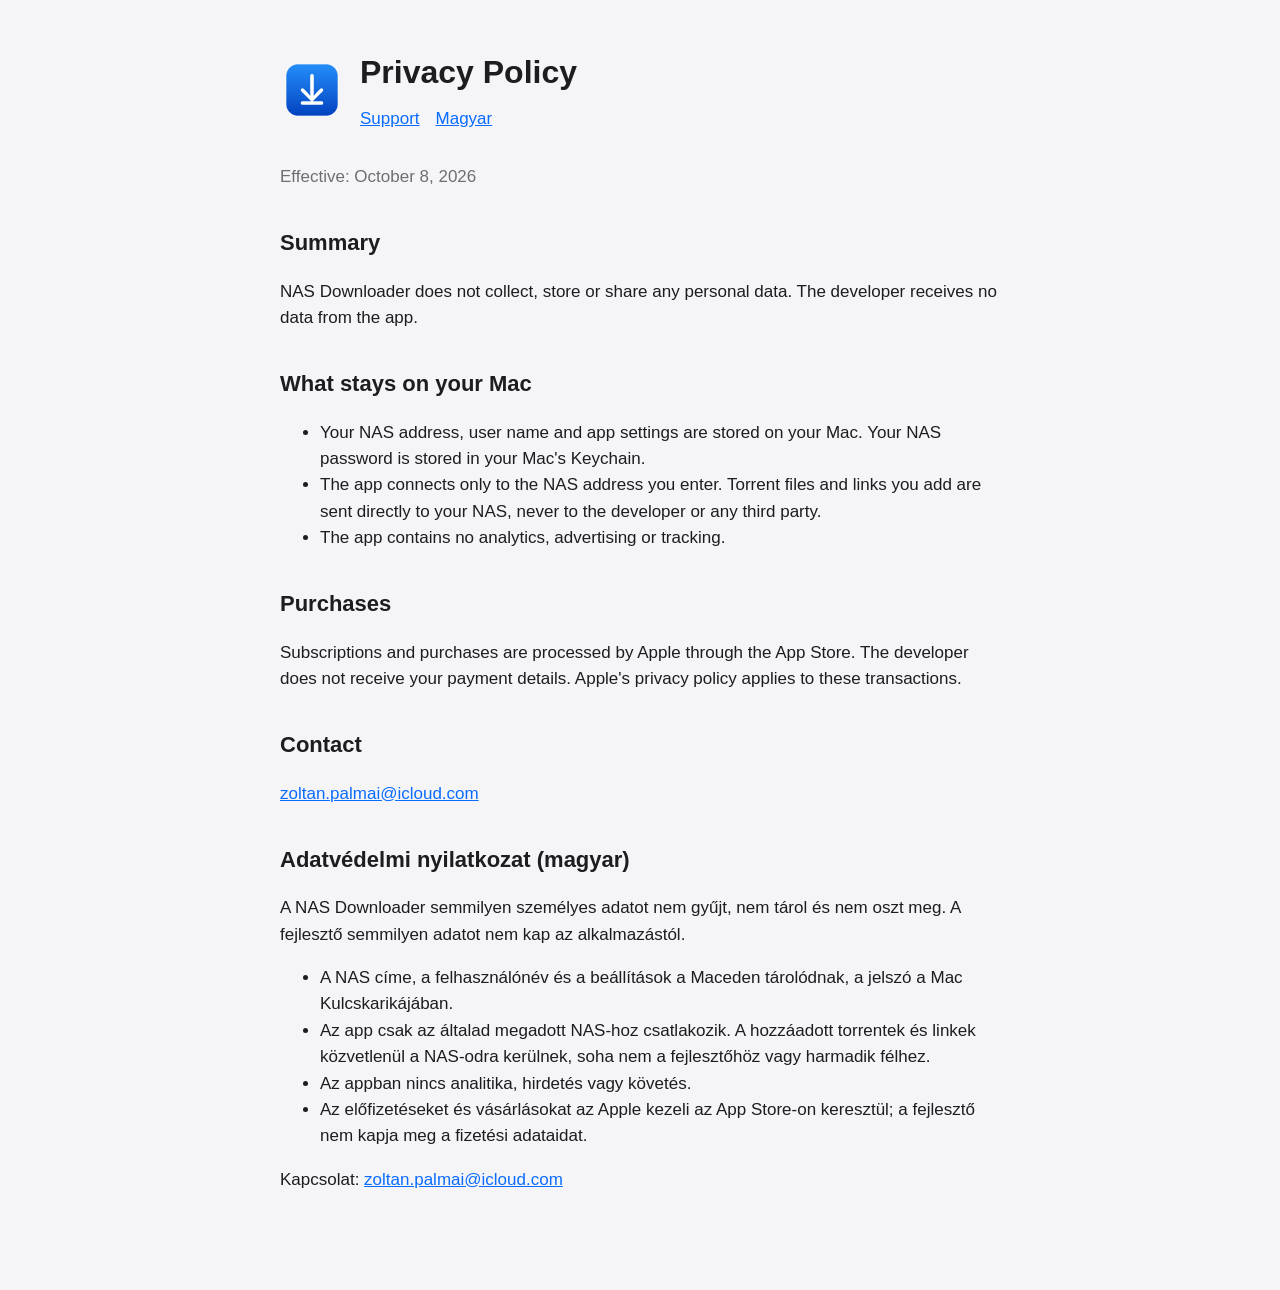
==== privacy.html @ db55d393 "NAS Downloader support and privacy pages" ====
<!doctype html>
<html lang="en">
<head>
<meta charset="utf-8"><meta name="viewport" content="width=device-width, initial-scale=1">
<title>NAS Downloader – Privacy Policy</title>
<link rel="stylesheet" href="style.css">
</head>
<body><main>
<header><img src="icon.png" alt=""><div><h1>Privacy Policy</h1><nav><a href="index.html">Support</a><a href="#hu">Magyar</a></nav></div></header>
<p class="muted">Effective: October 8, 2026</p>

<h2>Summary</h2>
<p>NAS Downloader does not collect, store or share any personal data. The developer receives no data from the app.</p>

<h2>What stays on your Mac</h2>
<ul>
<li>Your NAS address, user name and app settings are stored on your Mac. Your NAS password is stored in your Mac's Keychain.</li>
<li>The app connects only to the NAS address you enter. Torrent files and links you add are sent directly to your NAS, never to the developer or any third party.</li>
<li>The app contains no analytics, advertising or tracking.</li>
</ul>

<h2>Purchases</h2>
<p>Subscriptions and purchases are processed by Apple through the App Store. The developer does not receive your payment details. Apple's privacy policy applies to these transactions.</p>

<h2>Contact</h2>
<p><a href="mailto:zoltan.palmai@icloud.com">zoltan.palmai@icloud.com</a></p>

<section id="hu">
<h2>Adatvédelmi nyilatkozat (magyar)</h2>
<p>A NAS Downloader semmilyen személyes adatot nem gyűjt, nem tárol és nem oszt meg. A fejlesztő semmilyen adatot nem kap az alkalmazástól.</p>
<ul>
<li>A NAS címe, a felhasználónév és a beállítások a Maceden tárolódnak, a jelszó a Mac Kulcskarikájában.</li>
<li>Az app csak az általad megadott NAS-hoz csatlakozik. A hozzáadott torrentek és linkek közvetlenül a NAS-odra kerülnek, soha nem a fejlesztőhöz vagy harmadik félhez.</li>
<li>Az appban nincs analitika, hirdetés vagy követés.</li>
<li>Az előfizetéseket és vásárlásokat az Apple kezeli az App Store-on keresztül; a fejlesztő nem kapja meg a fizetési adataidat.</li>
</ul>
<p>Kapcsolat: <a href="mailto:zoltan.palmai@icloud.com">zoltan.palmai@icloud.com</a></p>
</section>
</main></body></html>
---- style.css ----
:root { --bg:#f5f5f7; --fg:#1d1d1f; --muted:#6e6e73; --card:#ffffff; --accent:#0a6cff; }
@media (prefers-color-scheme: dark) { :root { --bg:#111113; --fg:#f5f5f7; --muted:#a1a1a6; --card:#1c1c1e; --accent:#4c9bff; } }
* { box-sizing: border-box; }
body { margin:0; background:var(--bg); color:var(--fg); font:17px/1.55 -apple-system, BlinkMacSystemFont, "SF Pro Text", "Helvetica Neue", sans-serif; }
main { max-width: 760px; margin: 0 auto; padding: 48px 20px 80px; }
header { display:flex; align-items:center; gap:16px; margin-bottom: 32px; }
header img { width:64px; height:64px; border-radius:14px; }
h1 { font-size: 32px; margin: 0; }
h2 { font-size: 22px; margin-top: 36px; }
p, li { color: var(--fg); }
.muted { color: var(--muted); }
.card { background: var(--card); border-radius: 16px; padding: 20px 24px; margin: 16px 0; }
a { color: var(--accent); }
nav { margin-top: 8px; }
nav a { margin-right: 16px; }
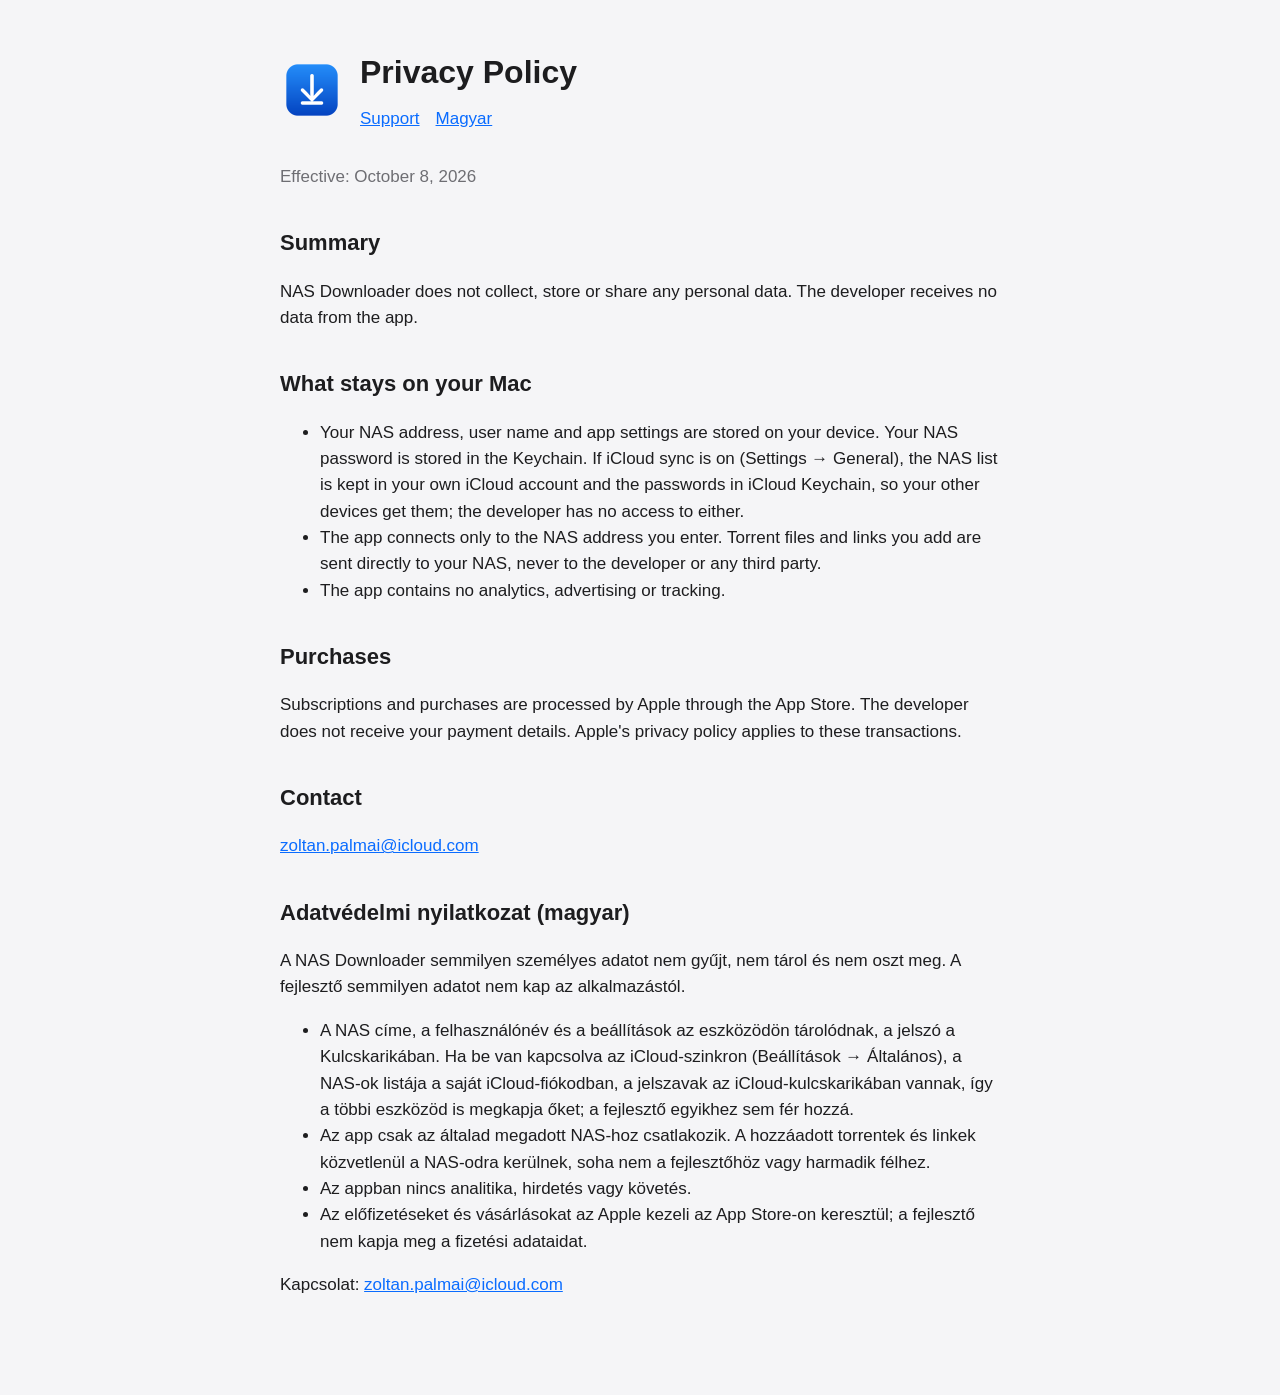
==== commit bcf97380: "Privacy policy: iCloud sync of the NAS list and passwords" ====
--- a/privacy.html
+++ b/privacy.html
@@ -14,7 +14,7 @@
 
 <h2>What stays on your Mac</h2>
 <ul>
-<li>Your NAS address, user name and app settings are stored on your Mac. Your NAS password is stored in your Mac's Keychain.</li>
+<li>Your NAS address, user name and app settings are stored on your device. Your NAS password is stored in the Keychain. If iCloud sync is on (Settings → General), the NAS list is kept in your own iCloud account and the passwords in iCloud Keychain, so your other devices get them; the developer has no access to either.</li>
 <li>The app connects only to the NAS address you enter. Torrent files and links you add are sent directly to your NAS, never to the developer or any third party.</li>
 <li>The app contains no analytics, advertising or tracking.</li>
 </ul>
@@ -29,7 +29,7 @@
 <h2>Adatvédelmi nyilatkozat (magyar)</h2>
 <p>A NAS Downloader semmilyen személyes adatot nem gyűjt, nem tárol és nem oszt meg. A fejlesztő semmilyen adatot nem kap az alkalmazástól.</p>
 <ul>
-<li>A NAS címe, a felhasználónév és a beállítások a Maceden tárolódnak, a jelszó a Mac Kulcskarikájában.</li>
+<li>A NAS címe, a felhasználónév és a beállítások az eszközödön tárolódnak, a jelszó a Kulcskarikában. Ha be van kapcsolva az iCloud-szinkron (Beállítások → Általános), a NAS-ok listája a saját iCloud-fiókodban, a jelszavak az iCloud-kulcskarikában vannak, így a többi eszközöd is megkapja őket; a fejlesztő egyikhez sem fér hozzá.</li>
 <li>Az app csak az általad megadott NAS-hoz csatlakozik. A hozzáadott torrentek és linkek közvetlenül a NAS-odra kerülnek, soha nem a fejlesztőhöz vagy harmadik félhez.</li>
 <li>Az appban nincs analitika, hirdetés vagy követés.</li>
 <li>Az előfizetéseket és vásárlásokat az Apple kezeli az App Store-on keresztül; a fejlesztő nem kapja meg a fizetési adataidat.</li>
